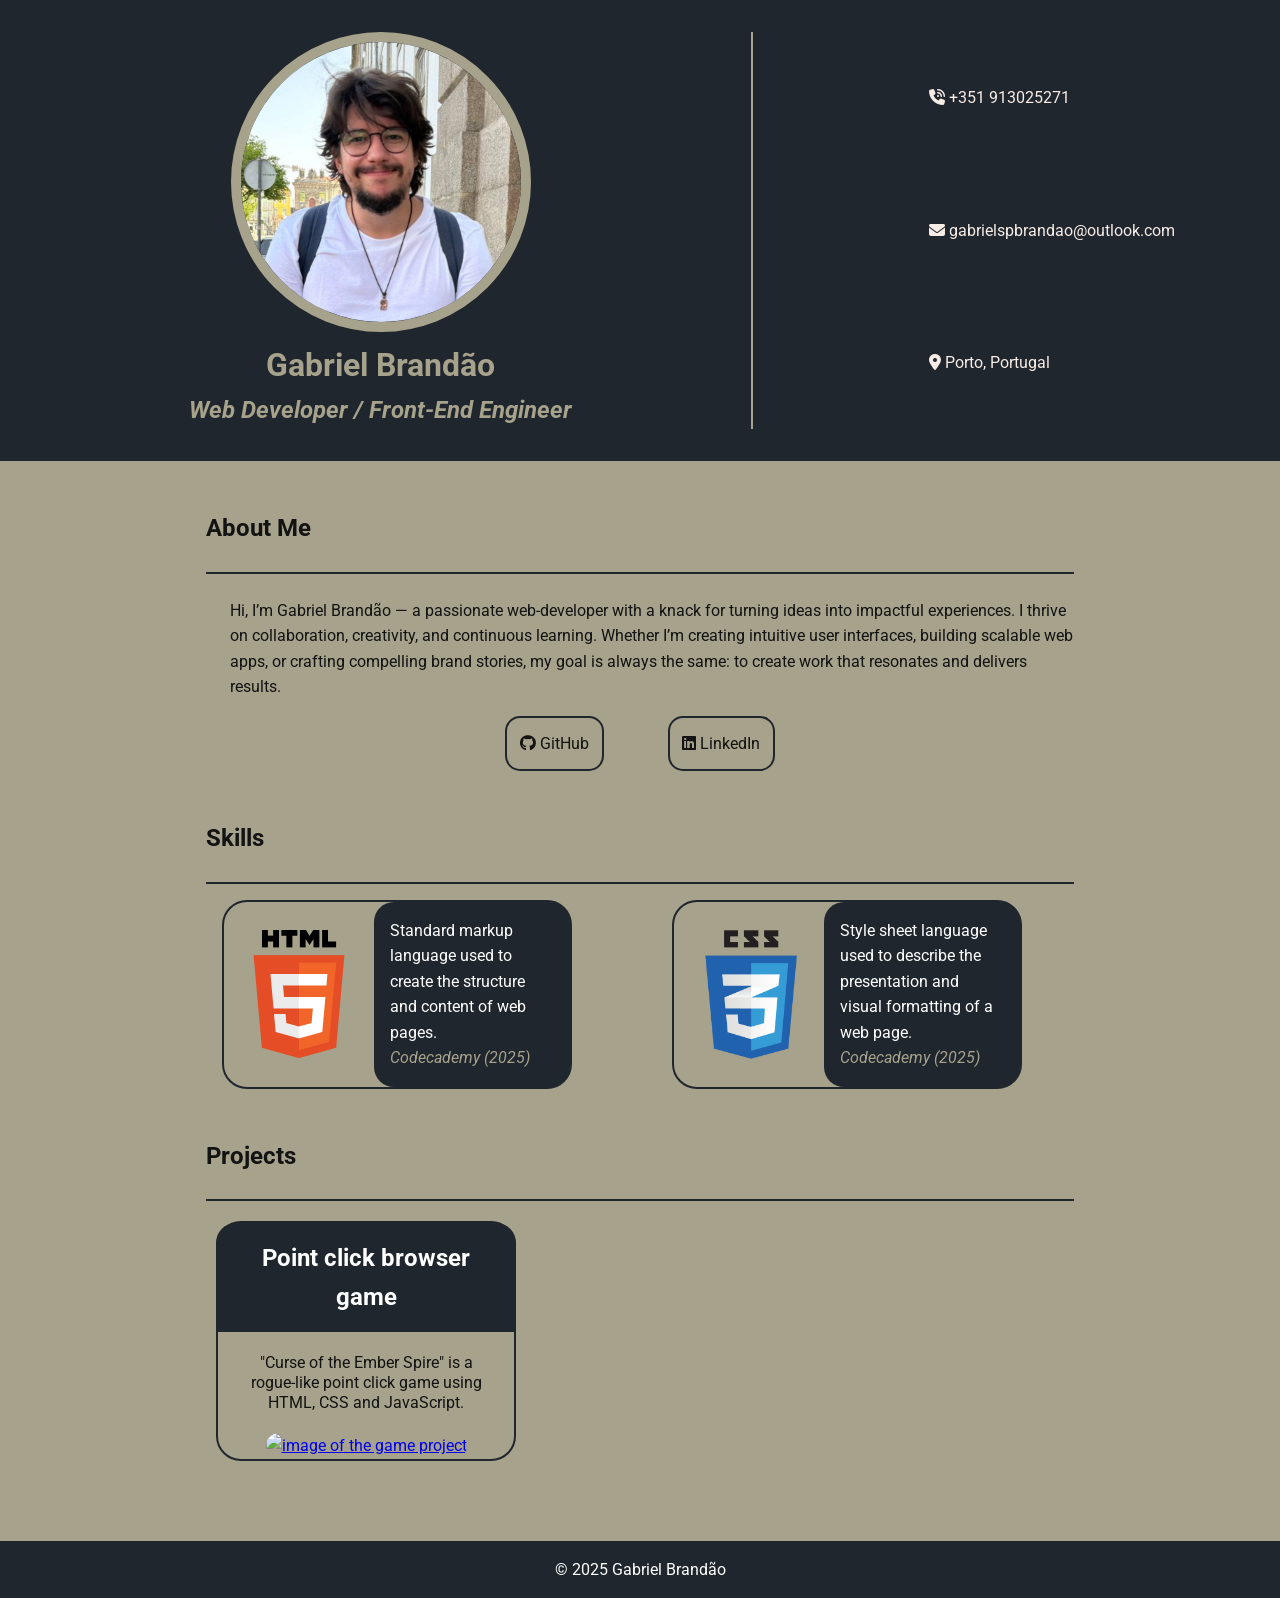
==== index.html @ 6477895d "Fix image source path for game project Updated image source path for game project link." ====
<!DOCTYPE html>
<html lang="en">

<head>
    <meta charset="UTF-8">
    <meta name="viewport" content="width=device-width, initial-scale=1.0">
    <meta name="description" content="Gabriel Brandão's portfolio showcasing web development skills and projects.">
    <link rel="stylesheet" href="style.css">
    <link rel="stylesheet" href="https://cdnjs.cloudflare.com/ajax/libs/font-awesome/6.4.2/css/all.min.css">
    <!--external font from google fonts-->
    <link rel="preconnect" href="https://fonts.googleapis.com">
    <link rel="preconnect" href="https://fonts.gstatic.com" crossorigin>
    <link href="https://fonts.googleapis.com/css2?family=Roboto+Condensed:ital,wght@0,100..900;1,100..900&display=swap"
        rel="stylesheet">
    <link href="https://fonts.googleapis.com/css2?family=Roboto:wght@400;700&display=swap" rel="stylesheet">
    <title>Gabriel Brandão - Portfolio</title>
</head>

<body>
    <header role="banner">
        <div role="profile presentation" class="banner_picture">
            <img src="images/profile_picture.jpg"
                alt="Gabriel Brandão picture" style="max-width:100%; height:auto; width:300px;">
            <h1>Gabriel Brandão</h1>
            <h2><em>Web Developer / Front-End Engineer</em></h2>
        </div>
        <nav role="navigation">
            <ul class="contact_bar">
                <li role="phone link"><i class="fa-solid fa-phone-volume"></i> <a href="tel:+351913025271">+351
                        913025271</a></li>
                <li role="email link"><i class="fa-solid fa-envelope"></i> <a
                        href="mailto:gabrielspbrandao@outlook.com">gabrielspbrandao@outlook.com</a></li>
                <li role="location"><i class="fa-solid fa-location-dot"></i> Porto, Portugal</li>
            </ul>
        </nav>
    </header>
    <main role="main content">
        <section class="about_me">
            <h2>About Me</h2>
            <p>Hi, I’m Gabriel Brandão — a passionate web-developer with a knack for turning ideas into impactful
                experiences.
                I thrive on collaboration, creativity, and continuous learning. Whether I’m creating intuitive user
                interfaces, building scalable web apps, or crafting compelling brand stories, my goal is always the
                same: to create work that resonates and delivers results.</p>
            <ul class="social_links">
                <a href="https://github.com/spbgabriel" target="_blank">
                    <li class="button_link"><i class="fa-brands fa-github"></i> GitHub</li>
                </a>
                <a href="https://www.linkedin.com/in/gabobrandao" target="_blank">
                    <li class="button_link"><i class="fa-brands fa-linkedin"></i> LinkedIn</li>
                </a>
            </ul>
        </section>
        <section>
            <h2>Skills</h2>
            <div class="skills">
                <article class="skill_box">
                    <!--HTML-->
                    <img src="images/html_logo.png"
                        alt="html logo for certification">
                    <p>Standard markup language used to create the structure and content of web pages.<br><em><a
                                href="https://www.codecademy.com/profiles/SPB.GABRIEL/certificates/9eb0741e5ebef1f9f58a53bfac67d3a7">Codecademy
                                (2025)</a></em></p>
                </article>
                <article class="skill_box">
                    <!--CSS-->
                    <img src="images/css_logo.png"
                        alt="css logo for certification">
                    <p>Style sheet language used to describe the presentation and visual formatting of a web
                        page.<br><em><a
                                href="https://www.codecademy.com/profiles/SPB.GABRIEL/certificates/9a5bb1fc45b4281af1fffec93b0aaf05">Codecademy
                                (2025)</a></em></p>
                </article>
            </div>
        </section>
        <section>
            <h2>Projects</h2>
            <div> <!--update when have a better idea on how to show the projects-->
                <article class="project_box">
                    <h3>Point click browser game</h3>
                    <p>"Curse of the Ember Spire" is a rogue-like point click game using HTML, CSS and JavaScript.</p>
                    <a href="https://github.com/spbgabriel/the_game" target="_blank"><img src="gabrielbrandaoportfolio.github.io/images/the_game_screenshot.png" alt="image of the game project" width="100%"></a>
                </article>
            </div>
        </section>
    </main>
    <footer role="copyrights info">
        <p>&copy; 2025 Gabriel Brandão</p>
    </footer>
</body>

</html>
---- style.css ----
/* ===============================
    Portfolio Project CSS Template
    =============================== */

/* Reset some default browser styles */
* {
  margin: 0;
  padding: 0;
  box-sizing: border-box;
}

/* Root variables for easy theming */
:root {
  --primary-color: #20262D;
  --secondary-color: #A6A28B;
  --title-color: #957652;
  --font-color: #121312;
  --secondary-font-color: #F7ECE6;
  --font-main: 'Roboto', sans-serif;
}

/* Body styles */
body {
  font-family: var(--font-main);
  background: var(--secondary-color);
  color: var(--font-color);
  line-height: 1.6;
}

body ul {
  list-style-type: none;
}

/* Header styles */
header {
  display: flex;
  flex-direction: row;
  justify-content: space-around;
  padding: 2rem 0;
  text-align: center;
  background: var(--primary-color);
  color: var(--secondary-color);
}

  /* Profile picture and title */

  .banner_picture {
    padding-left: 100px;
  }

  header img {
    border-radius: 50%;
    border: 10px var(--secondary-color) solid;
  }

  /*Navigation style*/

  .contact_bar {
    display: flex;
    flex-direction: column;
    justify-content: space-around;
    align-items: flex-start;
    padding-left: 10rem;
    height: 100%;
    border-left: 2px solid var(--secondary-color);
  }

    ul li {
    color: var(--secondary-font-color);
    margin: 1rem;
    transition: color 0.2s;
  }

  .contact_bar a {
    color: var(--secondary-font-color);
    text-decoration: none;
    transition: all 200ms linear;
  }

  .contact_bar a:hover {
    color: var(--secondary-color);
  }

/* Main content */
main {
  max-width: 900px;
  margin: 2rem auto;
  padding: 1rem;
}

/* Section styles */
section {
  margin-bottom: 2rem;
}

section h3 {
  font-size: 1.5rem;
  margin-bottom: 1rem;
}

section h2 {
  padding-bottom: 1.5rem;
  border-bottom: 2px solid var(--primary-color);
}

.about_me p {
  padding: 1.5rem 0 0 1.5rem;
}

.social_links {
  display: flex;
  justify-content: center;
  gap: 2rem;
  padding: 0rem 1.7rem;
}

.button_link {
  display: inline-block;
  padding: 0.8rem;
  border: 2px solid var(--primary-color);
  border-radius: 15px;
  color: var(--font-color);
  text-decoration: none;
  transition: all 150ms linear;
}

.button_link:hover {
  transform: translateZ(5px);
  box-shadow: 2px 2px 5px var(--font-color);
}

/* Skill icons */

.skills {
  display: flex;
  flex-direction: row;
  flex-wrap: wrap;
  gap: 100px;
  padding: 1rem;
}

.skill_box {
  display: flex;
  flex-direction: row;
  justify-content: center;
  align-items: center;
  width: 350px;
  border: 2px var(--primary-color) solid;
  border-radius: 25px;
}

.skill_box img {
  width: 150px;
}

.skill_box p {
  padding: 1rem;
  border-radius: 20px;
  color: white;
  background-color: var(--primary-color);
}

.skill_box a {
  text-decoration: none;
  color: var(--secondary-color);
  transition: all linear 100ms;
}

.skill_box a:hover {
  color: var(--title-color);
}

/* Projects style */

.project_box {
  display: flex;
  flex-direction: column;
  align-items:center;
  gap: 5px;
  width: 300px;
  padding: 0 20px;
  margin: 20px 10px;
  border: 2px solid var(--primary-color);
  border-radius: 25px;
  text-align: start;
}
  .project_box h3 {
    width: 300px;
    padding: 1rem;
    border-radius: 20px 20px 0 0;
    color: white;
    background-color: var(--primary-color);
    text-align: center;
  }
  .project_box p {
    margin-bottom: 15px;
    line-height: 20px;
    text-align: center;
  }
  .project_box img {
    border-radius: 25px;
    transition: all 200ms ease-in;
  }
    .project_box img:hover {
      box-shadow: 4px 4px 10px var(--font-color);
    }

/* Footer styles */
footer {
  background: var(--primary-color);
  color: #fff;
  text-align: center;
  padding: 1rem 0;
  position: relative;
  bottom: 0;
  width: 100%;
}

/* Responsive design */
@media (max-width: 600px) {
  header {
    display: flex;
    flex-direction: column;
    justify-content: center;
    align-items: center;
  }

  .banner_picture {
    padding-left: 0;
  }

  main {
    padding: 0.5rem;
  }

  .contact_bar {
    display: flex;
    flex-direction: column;
    justify-content: center;
    align-items: center;
    padding-left: 0;
    border-left: none;
    width: 100%;
  }

  nav a {
    margin: 0 0.5rem;
  }

  main h2 {
    text-align: center;
    font-size: 2rem;
  }

  .social_links {
    display: flex;
    flex-direction: column;
    justify-content: center;
    align-items: center;
    gap: 1px;
  }

  .skills {
    display: flex;
    flex-direction: column;
    justify-content: center;
  }

}
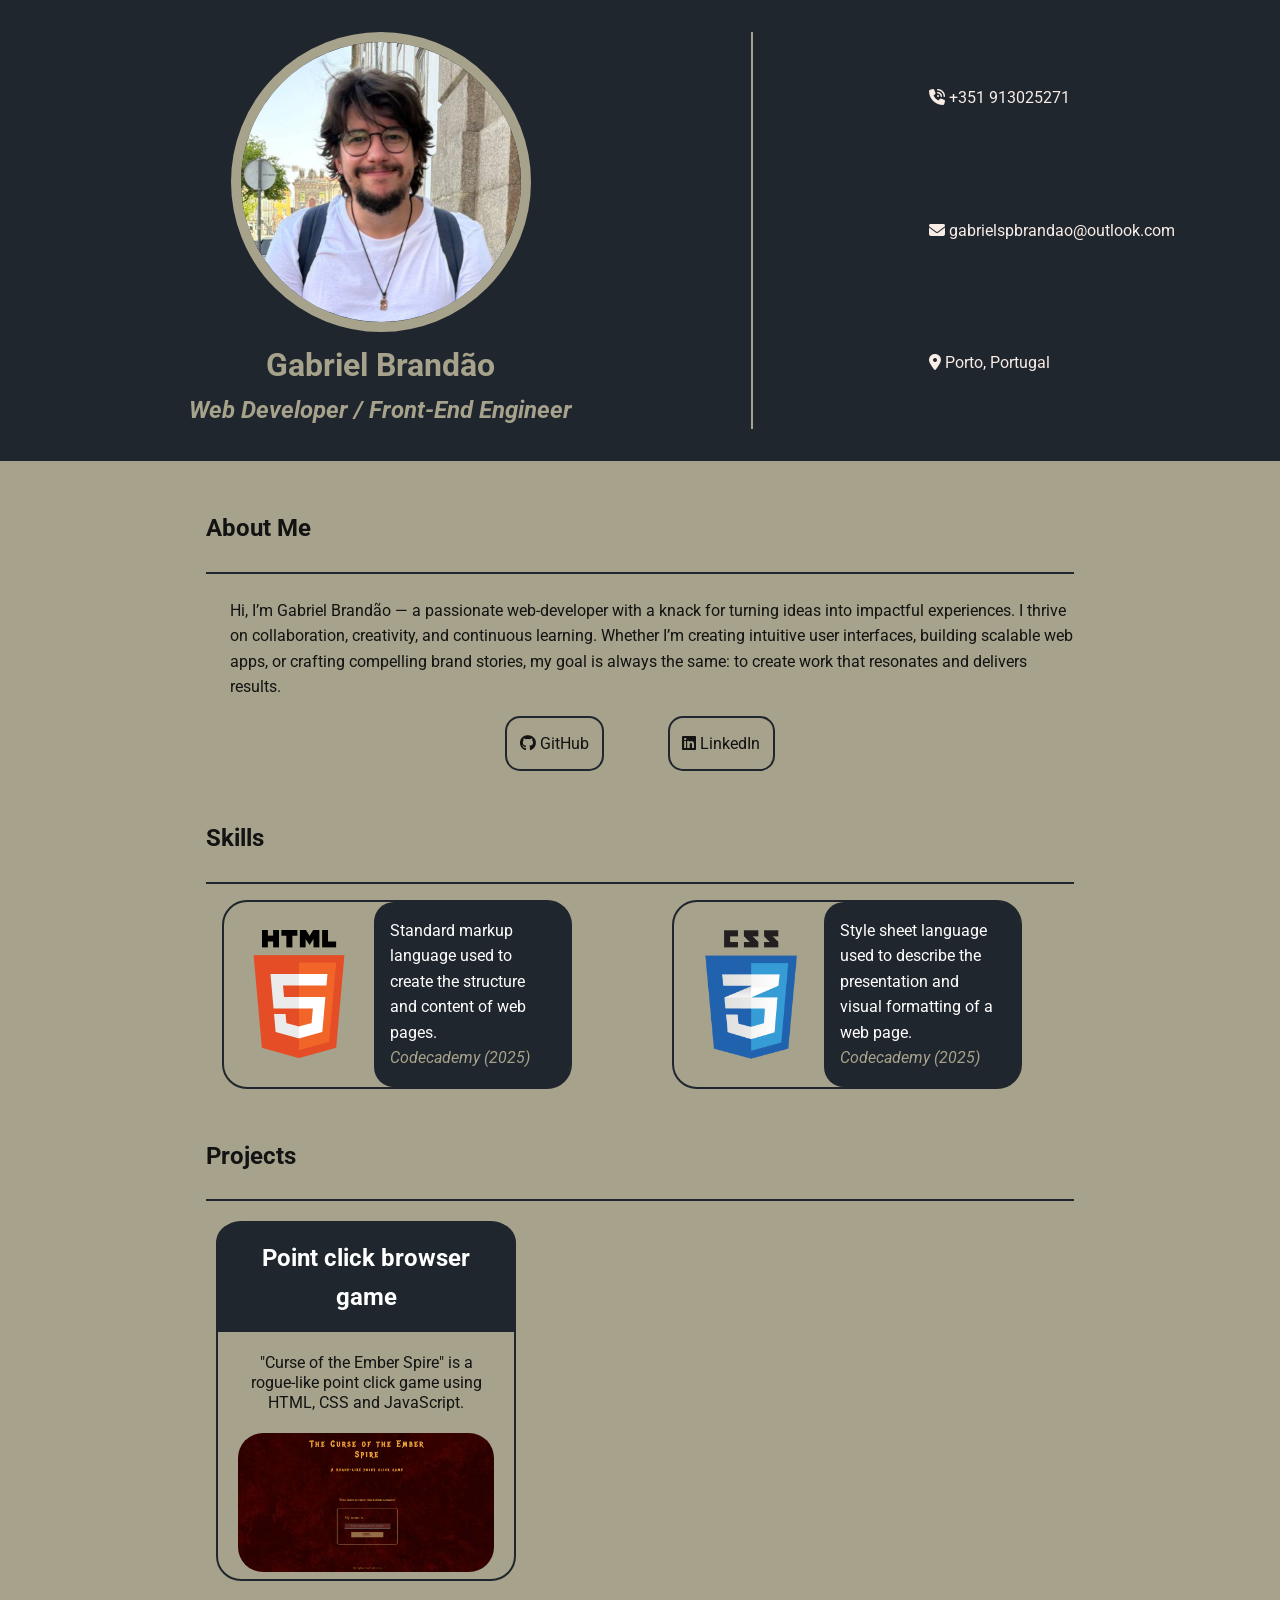
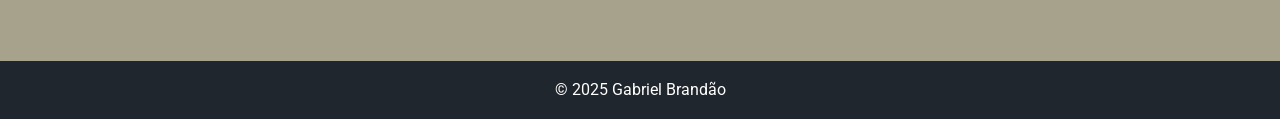
==== commit ed2f1f17: "Updated links and media query" ====
--- a/index.html
+++ b/index.html
@@ -56,7 +56,7 @@
             <div class="skills">
                 <article class="skill_box">
                     <!--HTML-->
-                    <img src="images/html_logo.png"
+                    <img src="images\html_logo.png"
                         alt="html logo for certification">
                     <p>Standard markup language used to create the structure and content of web pages.<br><em><a
                                 href="https://www.codecademy.com/profiles/SPB.GABRIEL/certificates/9eb0741e5ebef1f9f58a53bfac67d3a7">Codecademy
@@ -64,7 +64,7 @@
                 </article>
                 <article class="skill_box">
                     <!--CSS-->
-                    <img src="images/css_logo.png"
+                    <img src="images\css_logo.png"
                         alt="css logo for certification">
                     <p>Style sheet language used to describe the presentation and visual formatting of a web
                         page.<br><em><a
@@ -75,11 +75,11 @@
         </section>
         <section>
             <h2>Projects</h2>
-            <div> <!--update when have a better idea on how to show the projects-->
+            <div class="projects"> <!--update when have a better idea on how to show the projects-->
                 <article class="project_box">
                     <h3>Point click browser game</h3>
                     <p>"Curse of the Ember Spire" is a rogue-like point click game using HTML, CSS and JavaScript.</p>
-                    <a href="https://github.com/spbgabriel/the_game" target="_blank"><img src="gabrielbrandaoportfolio.github.io/images/the_game_screenshot.png" alt="image of the game project" width="100%"></a>
+                    <a href="https://github.com/spbgabriel/the_game" target="_blank"><img src="images\the_game_screenshot.png" alt="image of the game project" width="100%"></a>
                 </article>
             </div>
         </section>
--- a/style.css
+++ b/style.css
@@ -252,18 +252,14 @@
     font-size: 2rem;
   }
 
-  .social_links {
+  .social_links,
+  .skills,
+  .projects {
     display: flex;
     flex-direction: column;
     justify-content: center;
     align-items: center;
-    gap: 1px;
-  }
-
-  .skills {
-    display: flex;
-    flex-direction: column;
-    justify-content: center;
+    gap: 5px;
   }
 
 }
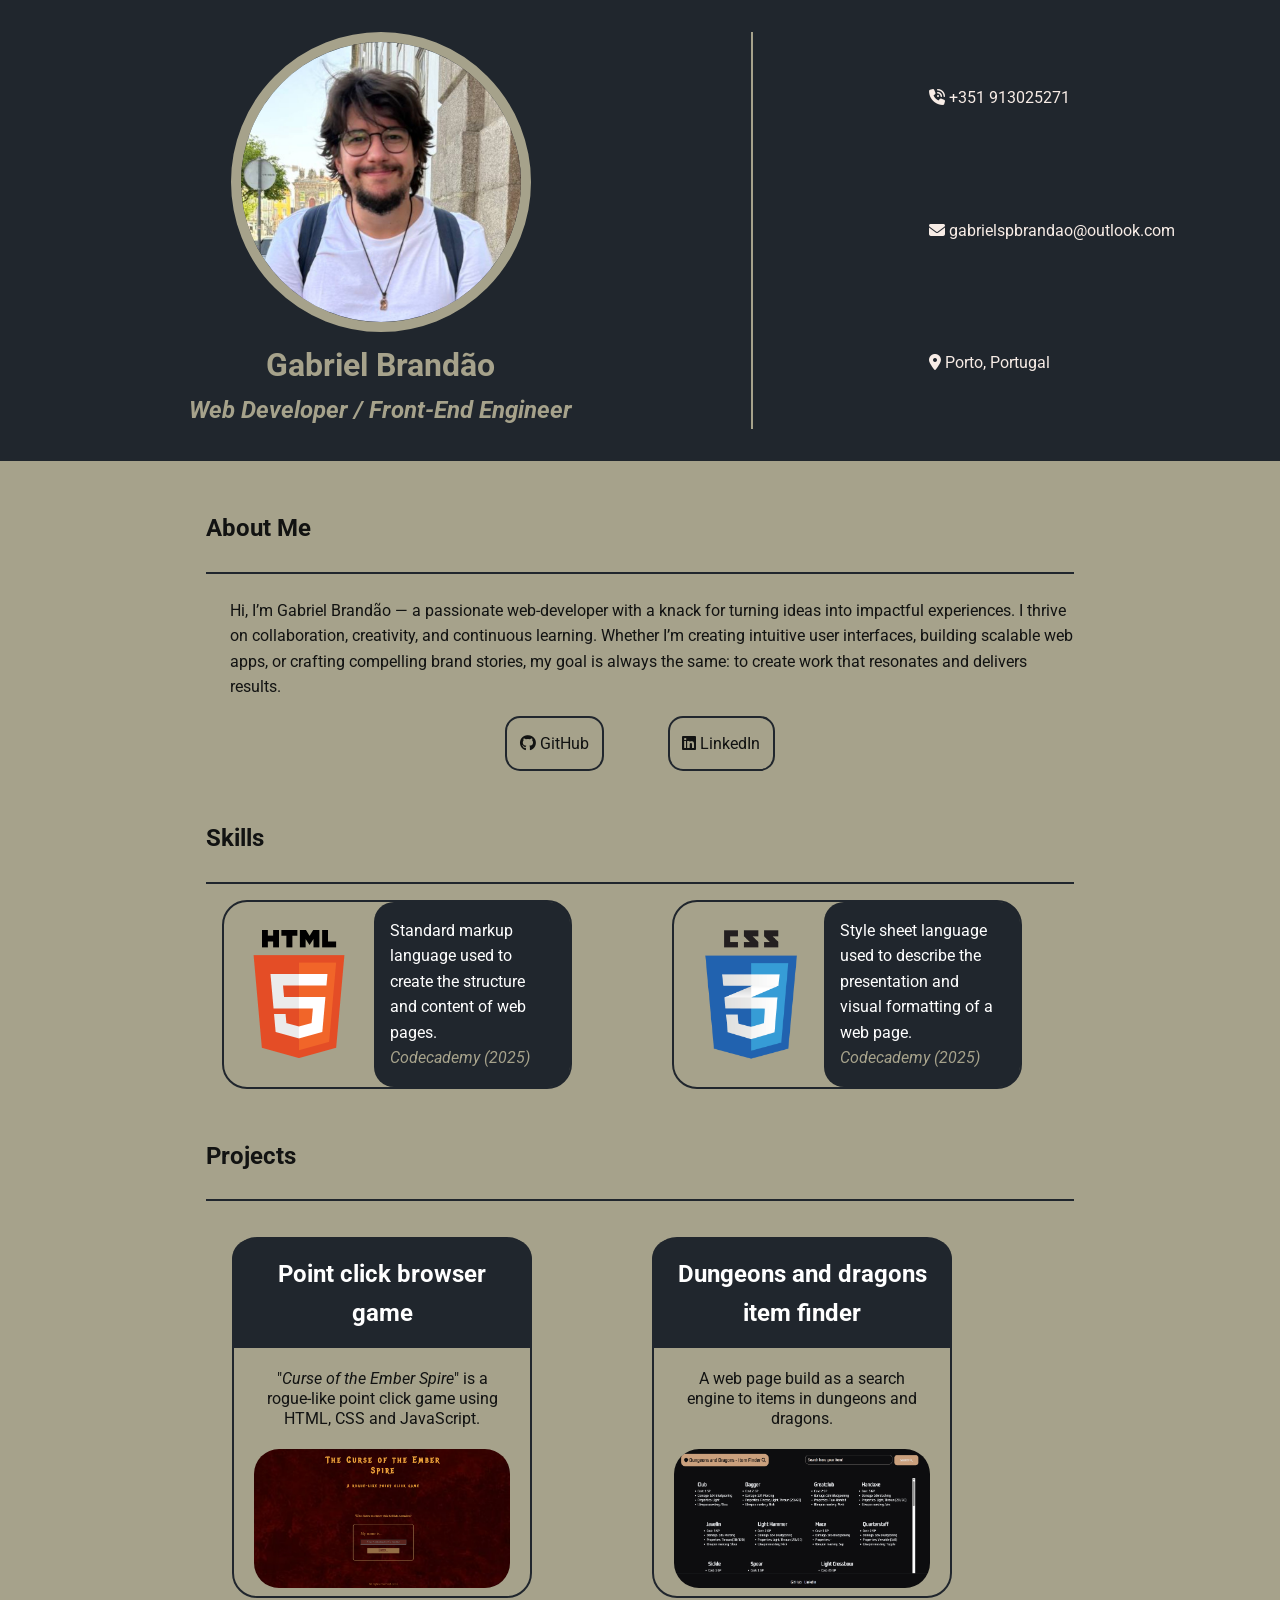
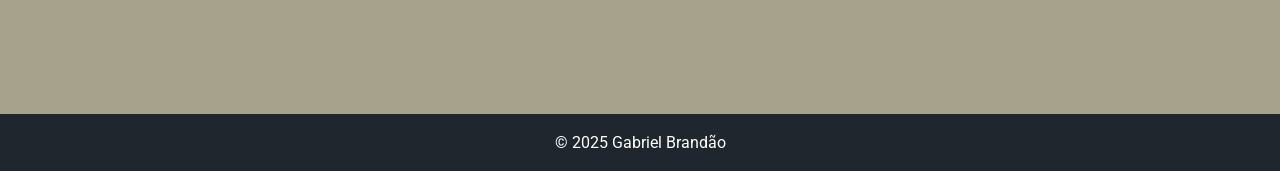
==== commit 776f880a: "Added a new project on the portfolio" ====
--- a/index.html
+++ b/index.html
@@ -78,8 +78,13 @@
             <div class="projects"> <!--update when have a better idea on how to show the projects-->
                 <article class="project_box">
                     <h3>Point click browser game</h3>
-                    <p>"Curse of the Ember Spire" is a rogue-like point click game using HTML, CSS and JavaScript.</p>
+                    <p>"<em>Curse of the Ember Spire</em>" is a rogue-like point click game using HTML, CSS and JavaScript.</p>
                     <a href="https://github.com/spbgabriel/the_game" target="_blank"><img src="images\the_game_screenshot.png" alt="image of the game project" width="100%"></a>
+                </article>
+                <article class="project_box">
+                    <h3>Dungeons and dragons item finder</h3>
+                    <p>A web page build as a search engine to items in dungeons and dragons.</p>
+                    <a href="https://github.com/spbgabriel/dnd_item_finder" target="_blank"><img src="images\dnd_item_finder.png" alt="image of the project" width="100%"></a>
                 </article>
             </div>
         </section>
--- a/style.css
+++ b/style.css
@@ -131,7 +131,8 @@
 
 /* Skill icons */
 
-.skills {
+.skills,
+.projects {
   display: flex;
   flex-direction: row;
   flex-wrap: wrap;
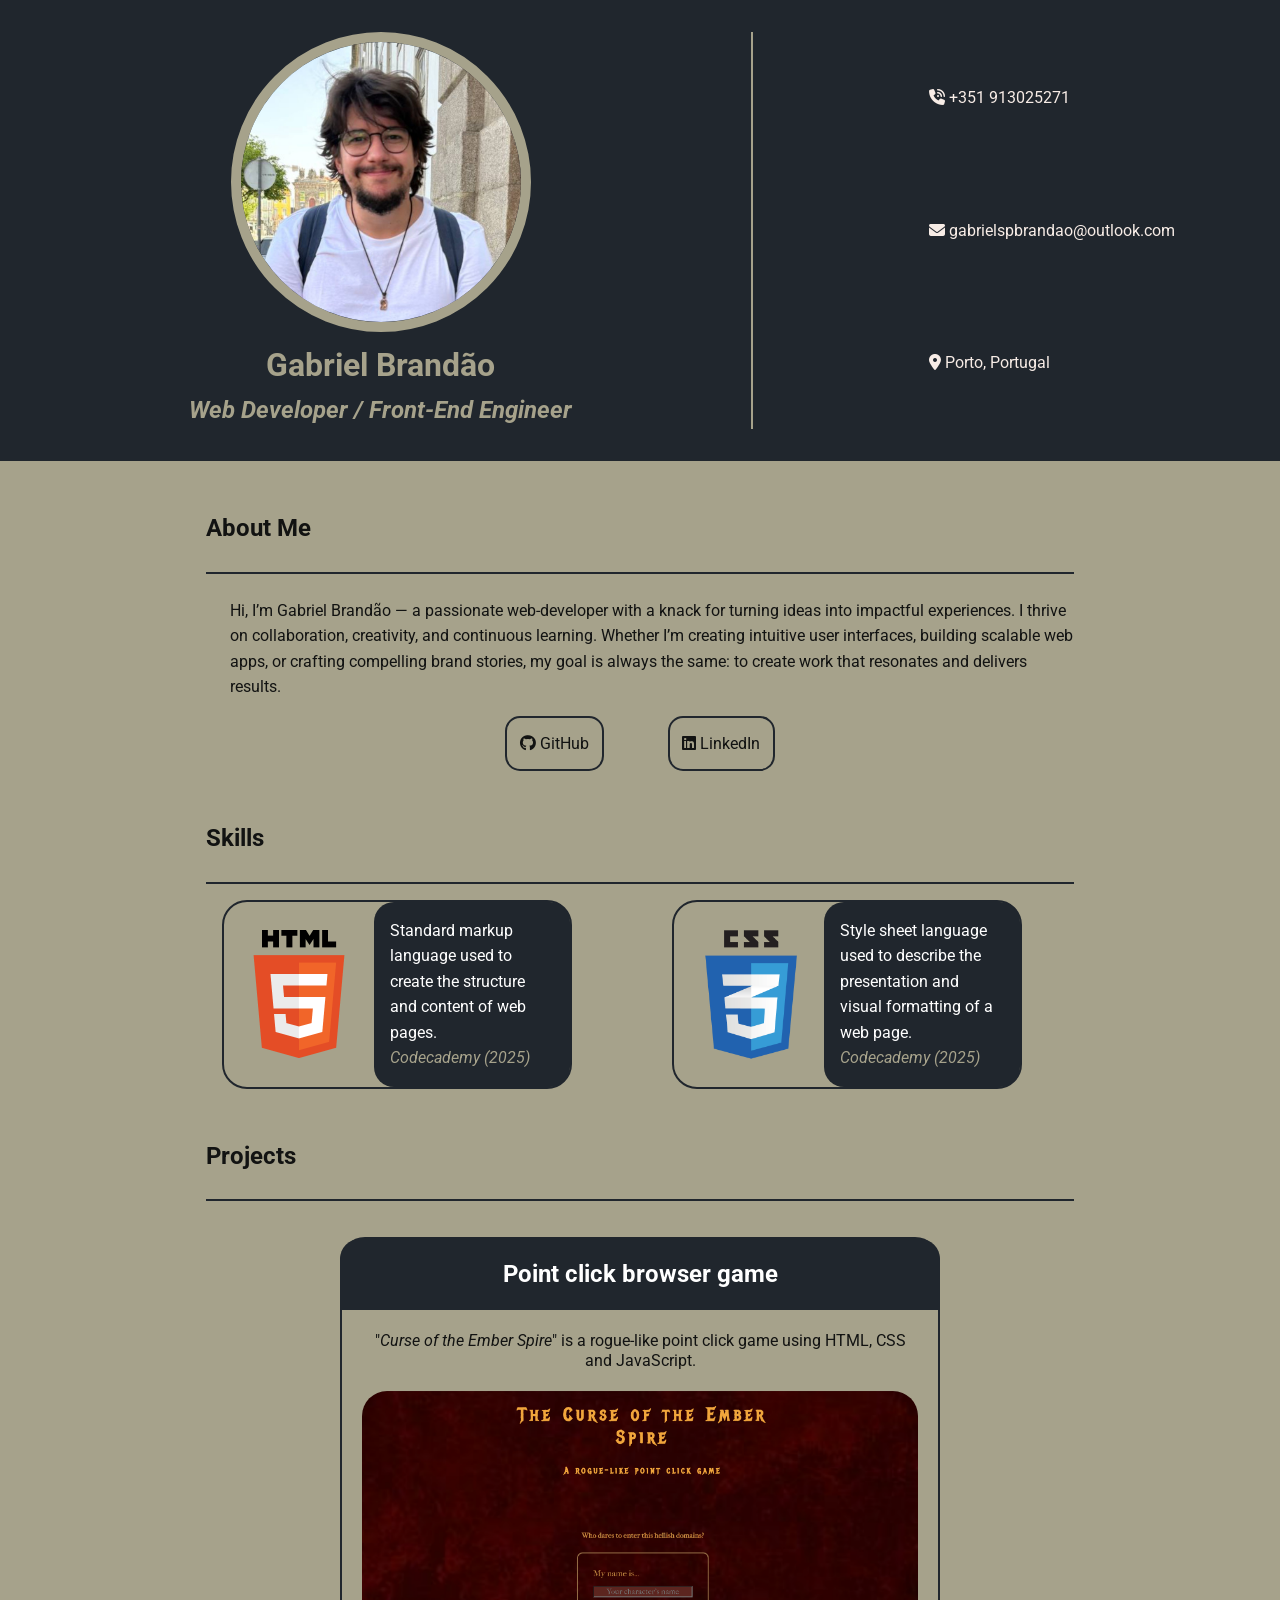
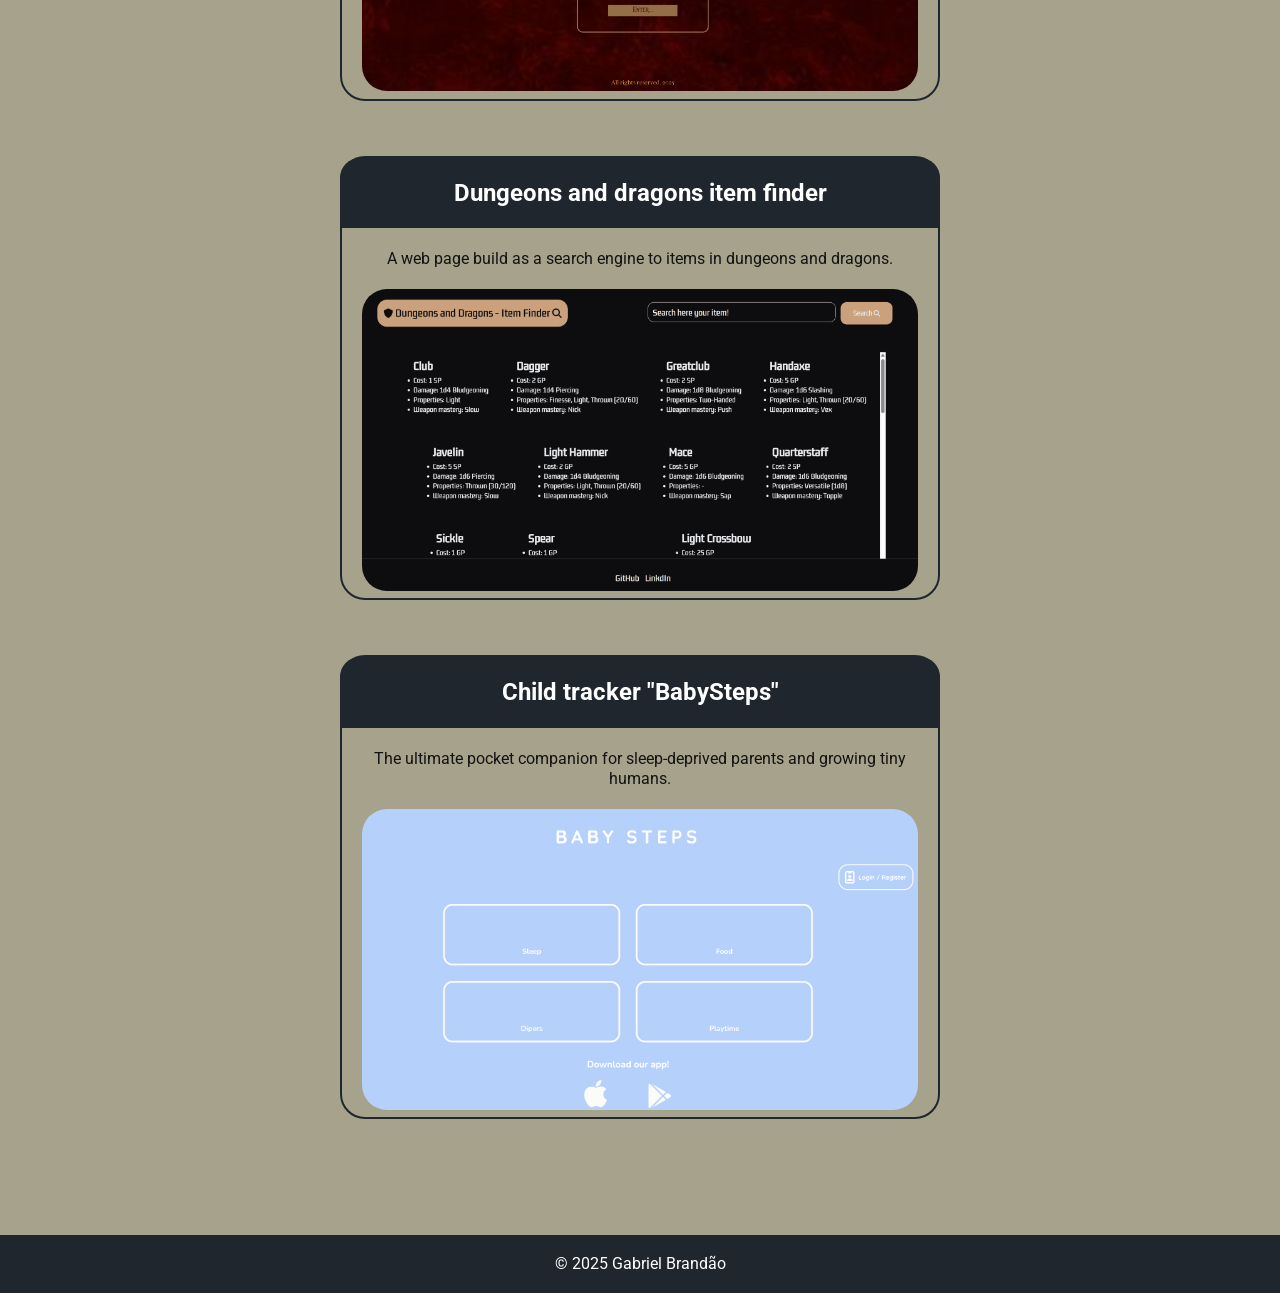
==== commit 05677f5a: "New project box Added a new project to the portfolio" ====
--- a/index.html
+++ b/index.html
@@ -86,6 +86,11 @@
                     <p>A web page build as a search engine to items in dungeons and dragons.</p>
                     <a href="https://github.com/spbgabriel/dnd_item_finder" target="_blank"><img src="images\dnd_item_finder.png" alt="image of the project" width="100%"></a>
                 </article>
+                <article class="project_box">
+                    <h3>Child tracker "BabySteps"</h3>
+                    <p>The ultimate pocket companion for sleep-deprived parents and growing tiny humans.</p>
+                    <a href="https://github.com/spbgabriel/babysteps" target="_blank"><img src="images\babystepts_screenshot.png" alt="image of the project" width="100%"></a>
+                </article>
             </div>
         </section>
     </main>
--- a/style.css
+++ b/style.css
@@ -173,12 +173,21 @@
 
 /* Projects style */
 
+.projects {
+  display: flex;
+  flex-direction: column;
+  flex-wrap: wrap;
+  justify-content:flex-start;
+  align-items: center;
+  gap: 15px;
+}
+
 .project_box {
   display: flex;
   flex-direction: column;
   align-items:center;
   gap: 5px;
-  width: 300px;
+  width: 600px;
   padding: 0 20px;
   margin: 20px 10px;
   border: 2px solid var(--primary-color);
@@ -186,7 +195,7 @@
   text-align: start;
 }
   .project_box h3 {
-    width: 300px;
+    width: 600px;
     padding: 1rem;
     border-radius: 20px 20px 0 0;
     color: white;
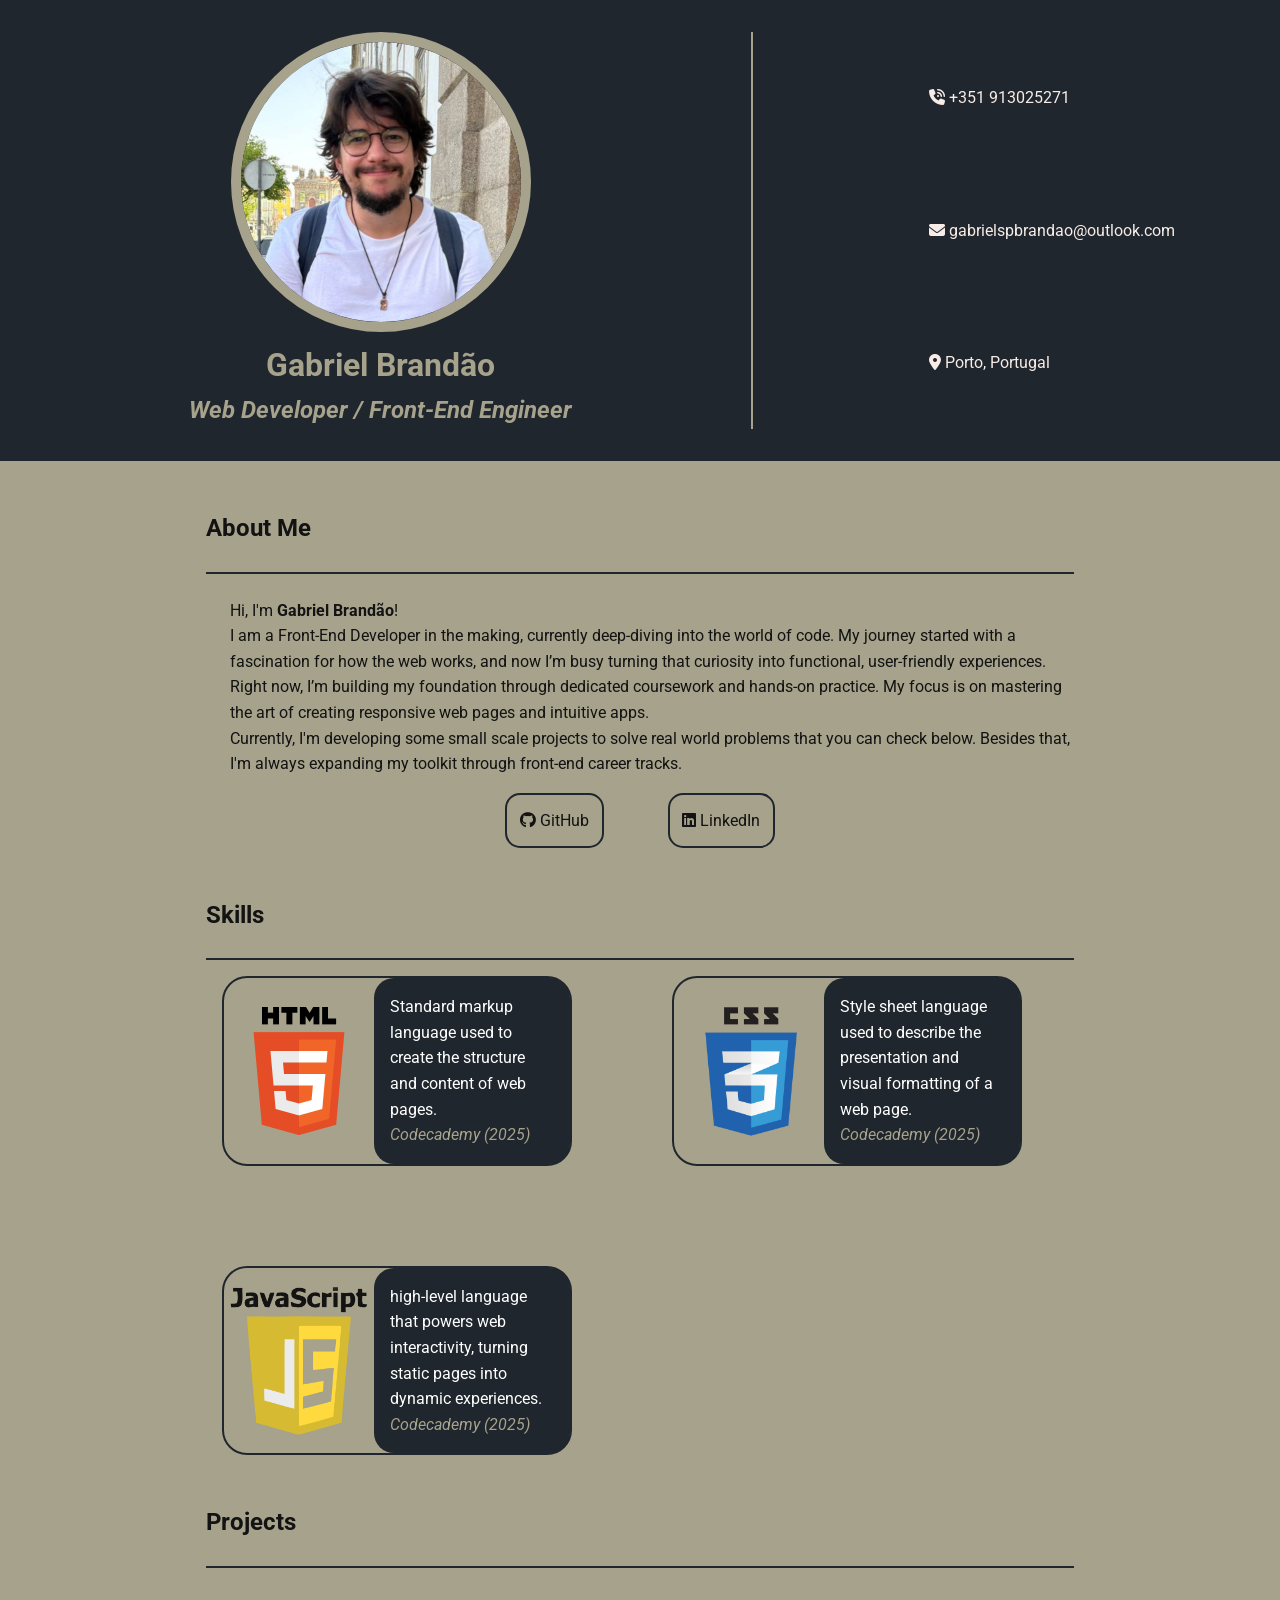
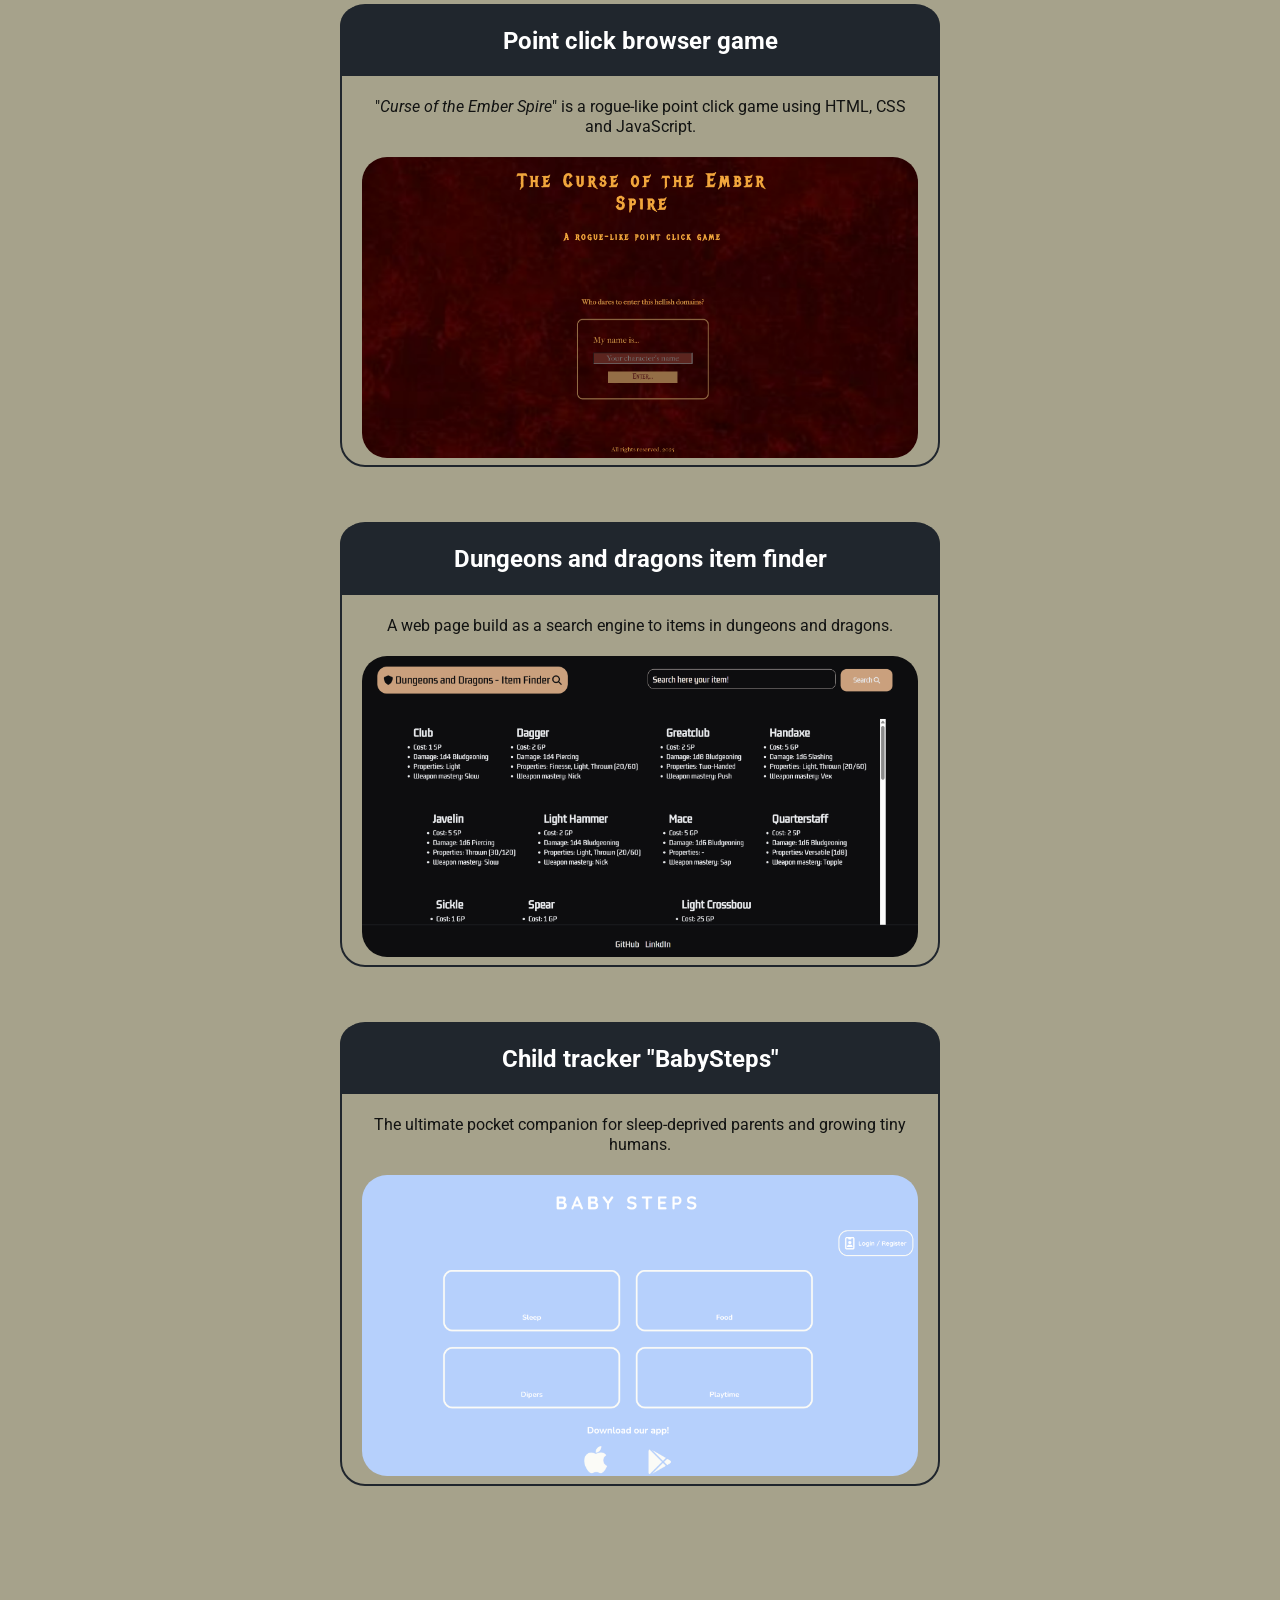
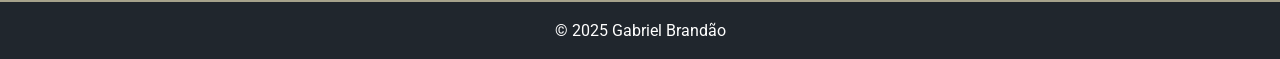
==== commit 47e2dff9: "Update the about me and new skill" ====
--- a/index.html
+++ b/index.html
@@ -37,11 +37,10 @@
     <main role="main content">
         <section class="about_me">
             <h2>About Me</h2>
-            <p>Hi, I’m Gabriel Brandão — a passionate web-developer with a knack for turning ideas into impactful
-                experiences.
-                I thrive on collaboration, creativity, and continuous learning. Whether I’m creating intuitive user
-                interfaces, building scalable web apps, or crafting compelling brand stories, my goal is always the
-                same: to create work that resonates and delivers results.</p>
+            <p>Hi, I'm <strong>Gabriel Brandão</strong>!<br>
+                I am a Front-End Developer in the making, currently deep-diving into the world of code. My journey started with a fascination for how the web works, and now I’m busy turning that curiosity into functional, user-friendly experiences.<br>
+                Right now, I’m building my foundation through dedicated coursework and hands-on practice. My focus is on mastering the art of creating responsive web pages and intuitive apps.<br>
+                Currently, I'm developing some small scale projects to solve real world problems that you can check below. Besides that, I'm always expanding my toolkit through front-end career tracks.</p>
             <ul class="social_links">
                 <a href="https://github.com/spbgabriel" target="_blank">
                     <li class="button_link"><i class="fa-brands fa-github"></i> GitHub</li>
@@ -68,6 +67,14 @@
                         alt="css logo for certification">
                     <p>Style sheet language used to describe the presentation and visual formatting of a web
                         page.<br><em><a
+                                href="https://www.codecademy.com/profiles/SPB.GABRIEL/certificates/9a5bb1fc45b4281af1fffec93b0aaf05">Codecademy
+                                (2025)</a></em></p>
+                </article>
+                <article class="skill_box">
+                    <!--JavaScript-->
+                    <img src="images\javascript_logo.png"
+                        alt="javascript logo for certification">
+                    <p>high-level language that powers web interactivity, turning static pages into dynamic experiences.<br><em><a
                                 href="https://www.codecademy.com/profiles/SPB.GABRIEL/certificates/9a5bb1fc45b4281af1fffec93b0aaf05">Codecademy
                                 (2025)</a></em></p>
                 </article>
--- a/style.css
+++ b/style.css
@@ -228,6 +228,7 @@
 
 /* Responsive design */
 @media (max-width: 600px) {
+  
   header {
     display: flex;
     flex-direction: column;
@@ -267,9 +268,16 @@
   .projects {
     display: flex;
     flex-direction: column;
-    justify-content: center;
-    align-items: center;
+    justify-content: flex-start;
+    align-items: flex-start;
     gap: 5px;
   }
 
+  .project_box {
+    width: 100%;
+  }
+    .project_box h3 {
+      width: 430px;
+    }
+
 }
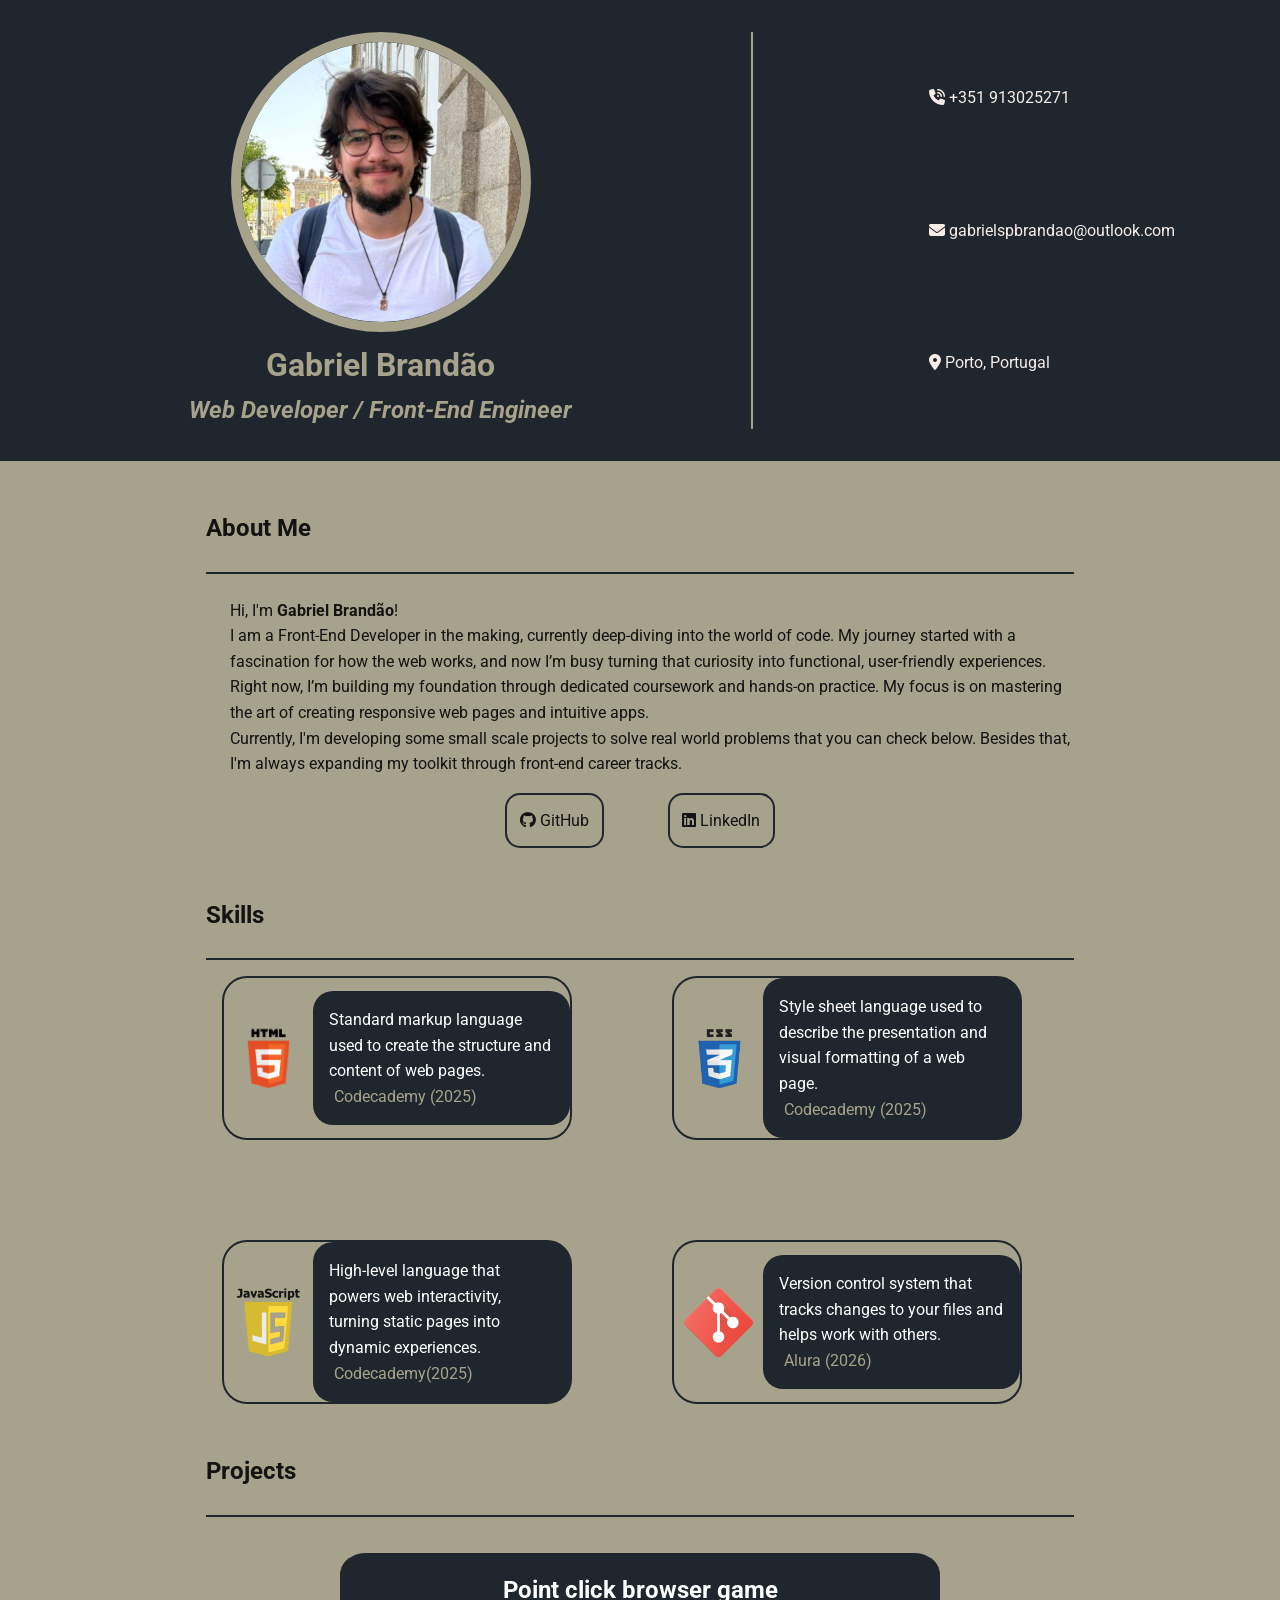
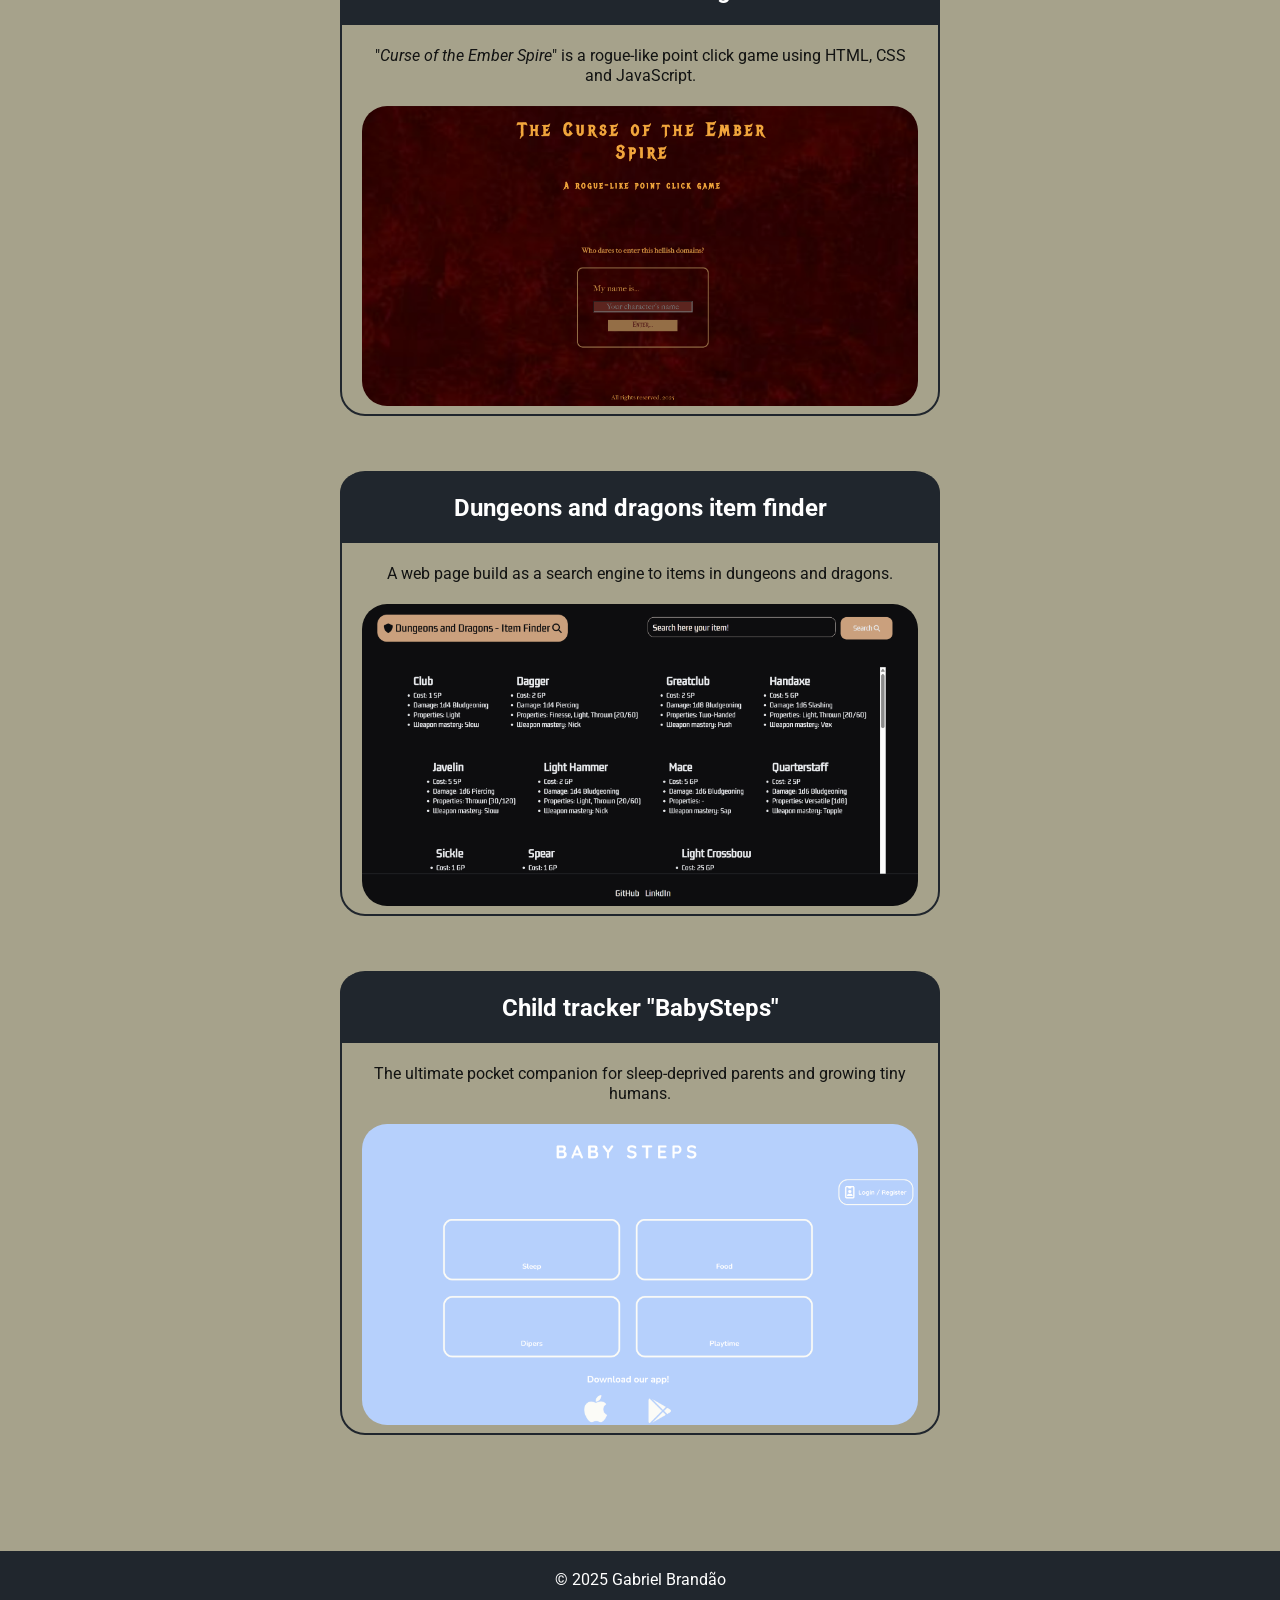
==== commit 93049779: "Style update and added the git certificate" ====
--- a/index.html
+++ b/index.html
@@ -15,6 +15,11 @@
     <link href="https://fonts.googleapis.com/css2?family=Roboto:wght@400;700&display=swap" rel="stylesheet">
     <title>Gabriel Brandão - Portfolio</title>
 </head>
+<style>
+    .skill_box p {
+        width: 100%;
+    }
+</style>
 
 <body>
     <header role="banner">
@@ -50,6 +55,7 @@
                 </a>
             </ul>
         </section>
+<!--change the skill section to a smaller list or create a new page just for it-->
         <section>
             <h2>Skills</h2>
             <div class="skills">
@@ -57,26 +63,26 @@
                     <!--HTML-->
                     <img src="images\html_logo.png"
                         alt="html logo for certification">
-                    <p>Standard markup language used to create the structure and content of web pages.<br><em><a
-                                href="https://www.codecademy.com/profiles/SPB.GABRIEL/certificates/9eb0741e5ebef1f9f58a53bfac67d3a7">Codecademy
-                                (2025)</a></em></p>
+                    <p>Standard markup language used to create the structure and content of web pages.<br><a href="https://www.codecademy.com/profiles/SPB.GABRIEL/certificates/9eb0741e5ebef1f9f58a53bfac67d3a7" title="Codecademy certificate" class="certificate-link" target="_blank">Codecademy (2025)</a></p>
                 </article>
                 <article class="skill_box">
                     <!--CSS-->
                     <img src="images\css_logo.png"
                         alt="css logo for certification">
                     <p>Style sheet language used to describe the presentation and visual formatting of a web
-                        page.<br><em><a
-                                href="https://www.codecademy.com/profiles/SPB.GABRIEL/certificates/9a5bb1fc45b4281af1fffec93b0aaf05">Codecademy
-                                (2025)</a></em></p>
+                        page.<br><a href="https://www.codecademy.com/profiles/SPB.GABRIEL/certificates/9a5bb1fc45b4281af1fffec93b0aaf05" title="Codecademy certificate" class="certificate-link" target="_blank">Codecademy (2025)</a></p>
                 </article>
                 <article class="skill_box">
                     <!--JavaScript-->
                     <img src="images\javascript_logo.png"
                         alt="javascript logo for certification">
-                    <p>high-level language that powers web interactivity, turning static pages into dynamic experiences.<br><em><a
-                                href="https://www.codecademy.com/profiles/SPB.GABRIEL/certificates/9a5bb1fc45b4281af1fffec93b0aaf05">Codecademy
-                                (2025)</a></em></p>
+                    <p>High-level language that powers web interactivity, turning static pages into dynamic experiences.<br><a href="https://www.codecademy.com/profiles/SPB.GABRIEL/certificates/9a5bb1fc45b4281af1fffec93b0aaf05" title="Codecademy certificate" class="certificate-link" target="_blank">Codecademy(2025)</a></p>
+                </article>
+                <article class="skill_box">
+                    <!--Git and GitHub-->
+                    <img src="images\git_logo.png"
+                        alt="git logo for certification">
+                    <p>Version control system that tracks changes to your files and helps work with others.<br><a href="https://cursos.alura.com.br/certificate/7304f3e6-9da1-41ee-84df-949f9198c02a?lang=en" title="Alura certificate" class="certificate-link" target="_blank">Alura (2026)</a></p>
                 </article>
             </div>
         </section>
--- a/style.css
+++ b/style.css
@@ -121,13 +121,18 @@
   border-radius: 15px;
   color: var(--font-color);
   text-decoration: none;
-  transition: all 150ms linear;
-}
-
-.button_link:hover {
-  transform: translateZ(5px);
-  box-shadow: 2px 2px 5px var(--font-color);
-}
+}
+  .button_link:hover {
+    transform: translateZ(5px);
+    box-shadow: 2px 2px 5px var(--font-color);
+    transition: all 150ms ease-in;
+  }
+  .button_link:active {
+    background-color: var(--secondary-font-color);
+    transform: translateY(5px);
+    box-shadow: none;
+    transition: all 150ms ease-in-out;
+  }
 
 /* Skill icons */
 
@@ -151,7 +156,8 @@
 }
 
 .skill_box img {
-  width: 150px;
+  width: 20%;
+  margin: 10px;
 }
 
 .skill_box p {
@@ -161,15 +167,21 @@
   background-color: var(--primary-color);
 }
 
-.skill_box a {
+.certificate-link {
+  padding: 5px;
   text-decoration: none;
+  border-radius: 15px;
+  background-color: var(--primary-color);
   color: var(--secondary-color);
-  transition: all linear 100ms;
-}
-
-.skill_box a:hover {
-  color: var(--title-color);
-}
+}
+  .certificate-link:hover {
+    color: var(--title-color);
+    transition: all linear 100ms;
+  }
+  .certificate-link:active {
+    background-color: var(--secondary-font-color);
+    transition: all easy-in 150ms;
+  }
 
 /* Projects style */
 
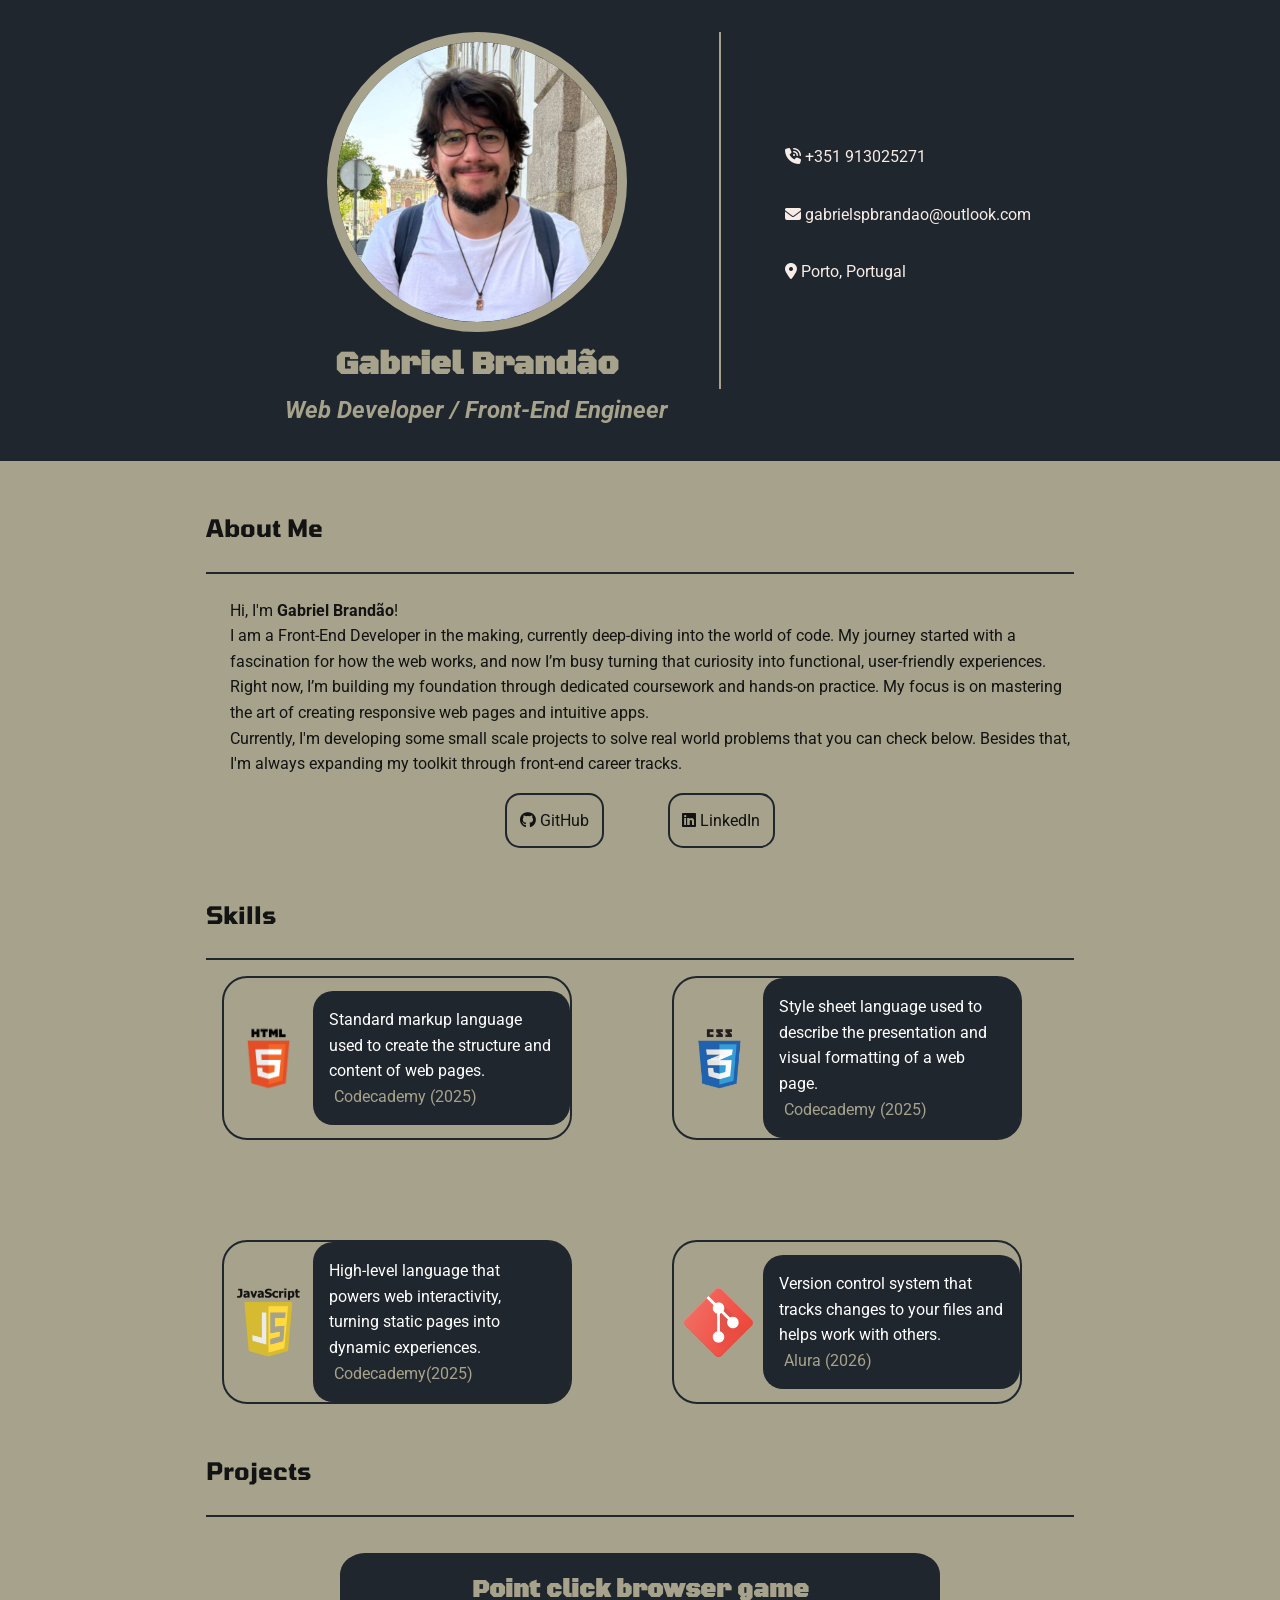
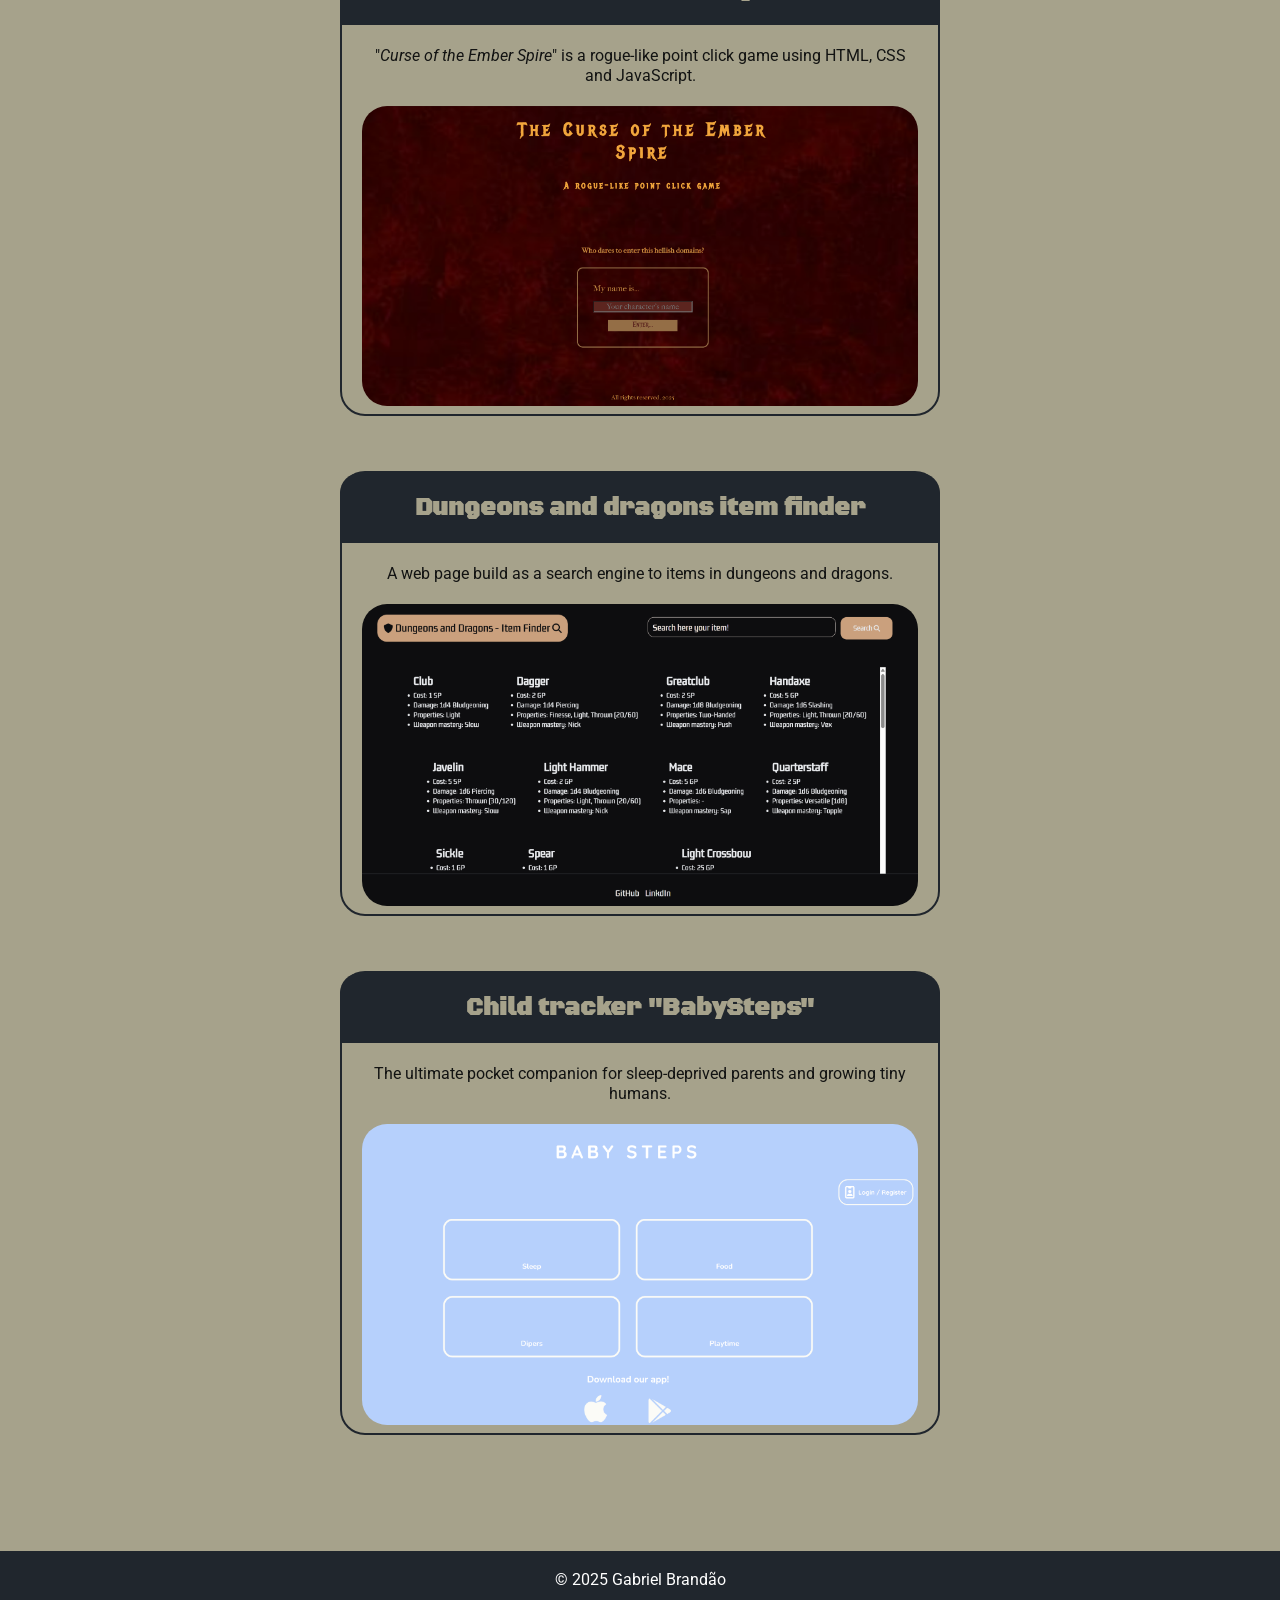
==== commit def92e91: "Updated font-family and styles" ====
--- a/index.html
+++ b/index.html
@@ -10,9 +10,7 @@
     <!--external font from google fonts-->
     <link rel="preconnect" href="https://fonts.googleapis.com">
     <link rel="preconnect" href="https://fonts.gstatic.com" crossorigin>
-    <link href="https://fonts.googleapis.com/css2?family=Roboto+Condensed:ital,wght@0,100..900;1,100..900&display=swap"
-        rel="stylesheet">
-    <link href="https://fonts.googleapis.com/css2?family=Roboto:wght@400;700&display=swap" rel="stylesheet">
+    <link href="https://fonts.googleapis.com/css2?family=Black+Ops+One&family=Roboto:ital,wght@0,100..900;1,100..900&family=Tomorrow:ital,wght@0,100;0,200;0,300;0,400;0,500;0,600;0,700;0,800;0,900;1,100;1,200;1,300;1,400;1,500;1,600;1,700;1,800;1,900&display=swap" rel="stylesheet">
     <title>Gabriel Brandão - Portfolio</title>
 </head>
 <style>
--- a/style.css
+++ b/style.css
@@ -11,12 +11,16 @@
 
 /* Root variables for easy theming */
 :root {
+  /*colors*/
   --primary-color: #20262D;
   --secondary-color: #A6A28B;
+  --secondary-font-color: #F7ECE6;
   --title-color: #957652;
   --font-color: #121312;
-  --secondary-font-color: #F7ECE6;
+  /*fonts*/
   --font-main: 'Roboto', sans-serif;
+  --title-font: 'Black Ops One', serif;
+  --secondary-font:'Tomorrow', serif;
 }
 
 /* Body styles */
@@ -36,7 +40,7 @@
   display: flex;
   flex-direction: row;
   justify-content: space-around;
-  padding: 2rem 0;
+  padding: 2rem 10rem;
   text-align: center;
   background: var(--primary-color);
   color: var(--secondary-color);
@@ -44,6 +48,10 @@
 
   /* Profile picture and title */
 
+  header h1 {
+    font-family: var(--title-font);
+  }
+
   .banner_picture {
     padding-left: 100px;
   }
@@ -58,17 +66,21 @@
   .contact_bar {
     display: flex;
     flex-direction: column;
-    justify-content: space-around;
+    justify-content: space-evenly;
     align-items: flex-start;
-    padding-left: 10rem;
-    height: 100%;
+    padding: 6rem 3rem;
+    height: 90%;
     border-left: 2px solid var(--secondary-color);
   }
 
-    ul li {
+  ul li {
     color: var(--secondary-font-color);
     margin: 1rem;
     transition: color 0.2s;
+  }
+
+  .section_title {
+    font-family: var(--secondary-font);
   }
 
   .contact_bar a {
@@ -101,6 +113,7 @@
 section h2 {
   padding-bottom: 1.5rem;
   border-bottom: 2px solid var(--primary-color);
+  font-family: var(--secondary-font);
 }
 
 .about_me p {
@@ -158,6 +171,7 @@
 .skill_box img {
   width: 20%;
   margin: 10px;
+  z-index: -1000;
 }
 
 .skill_box p {
@@ -165,6 +179,7 @@
   border-radius: 20px;
   color: white;
   background-color: var(--primary-color);
+  z-index: 1000;
 }
 
 .certificate-link {
@@ -210,9 +225,10 @@
     width: 600px;
     padding: 1rem;
     border-radius: 20px 20px 0 0;
-    color: white;
+    color: var(--secondary-color);
     background-color: var(--primary-color);
     text-align: center;
+    font-family: var(--title-font);
   }
   .project_box p {
     margin-bottom: 15px;
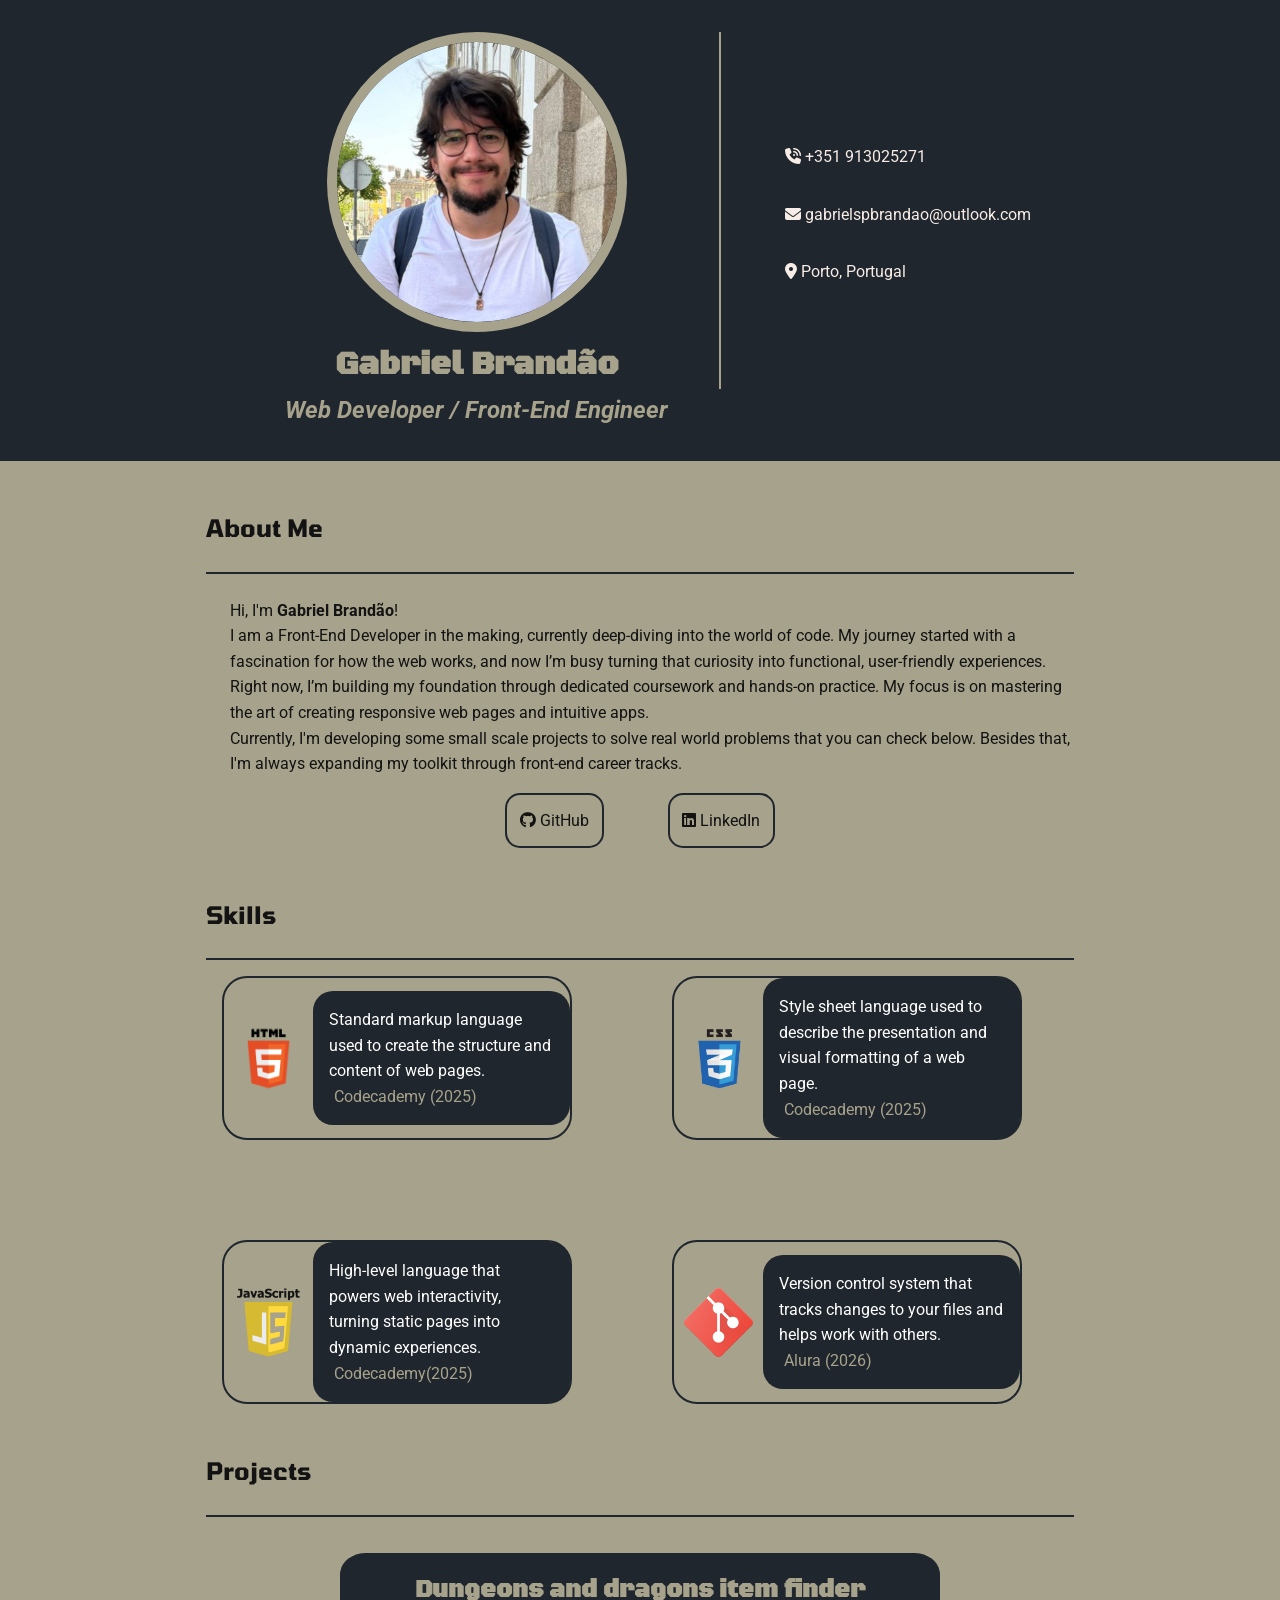
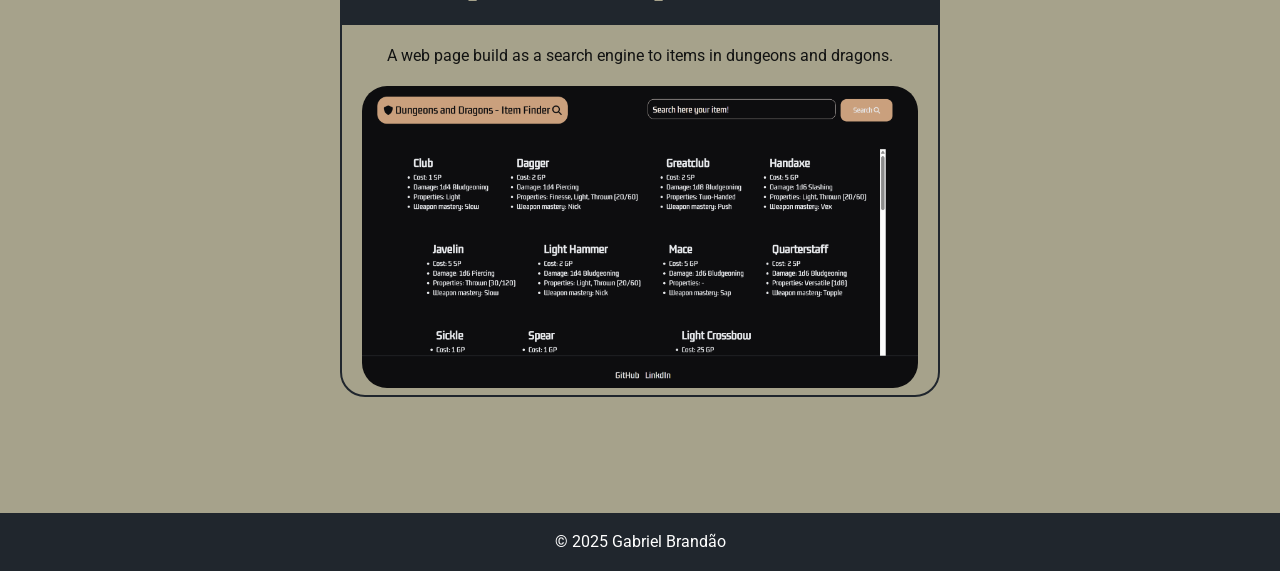
==== commit 7db20b24: "Update index.html" ====
--- a/index.html
+++ b/index.html
@@ -88,20 +88,22 @@
             <h2>Projects</h2>
             <div class="projects"> <!--update when have a better idea on how to show the projects-->
                 <article class="project_box">
+                    <h3>Dungeons and dragons item finder</h3>
+                    <p>A web page build as a search engine to items in dungeons and dragons.</p>
+                    <a href="https://github.com/spbgabriel/dnd_item_finder" target="_blank"><img src="images\dnd_item_finder.png" alt="image of the project" width="100%"></a>
+                </article>
+                <!--
+                <article class="project_box">
                     <h3>Point click browser game</h3>
                     <p>"<em>Curse of the Ember Spire</em>" is a rogue-like point click game using HTML, CSS and JavaScript.</p>
                     <a href="https://github.com/spbgabriel/the_game" target="_blank"><img src="images\the_game_screenshot.png" alt="image of the game project" width="100%"></a>
-                </article>
-                <article class="project_box">
-                    <h3>Dungeons and dragons item finder</h3>
-                    <p>A web page build as a search engine to items in dungeons and dragons.</p>
-                    <a href="https://github.com/spbgabriel/dnd_item_finder" target="_blank"><img src="images\dnd_item_finder.png" alt="image of the project" width="100%"></a>
                 </article>
                 <article class="project_box">
                     <h3>Child tracker "BabySteps"</h3>
                     <p>The ultimate pocket companion for sleep-deprived parents and growing tiny humans.</p>
                     <a href="https://github.com/spbgabriel/babysteps" target="_blank"><img src="images\babystepts_screenshot.png" alt="image of the project" width="100%"></a>
                 </article>
+                -->
             </div>
         </section>
     </main>
